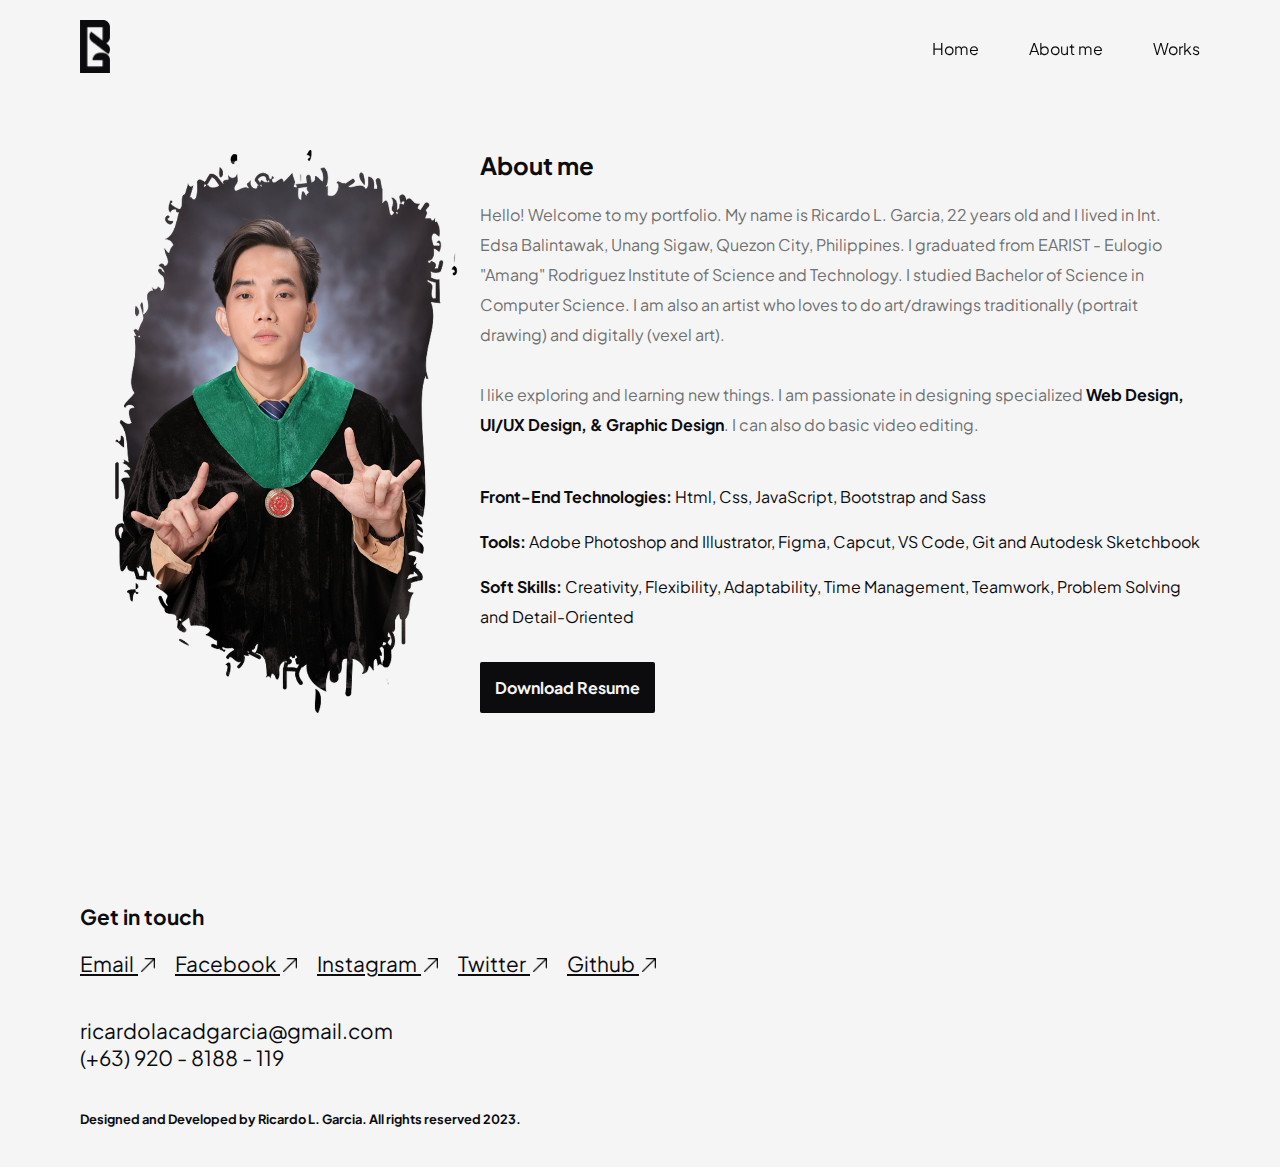
==== pages/about_me.html @ baba4ef9 "changes" ====
<!DOCTYPE html>
<html lang="en">

<head>
    <meta charset="UTF-8">
    <meta name="viewport" content="width=device-width, initial-scale=1.0">
    <link rel="shortcut icon" href="../assets/img/rlg_logo_black.png" type="image/x-icon">
    <link rel="stylesheet" href="../css/style.css">
    <link rel="stylesheet" href="../css/aos.css">
    <title>Ricardo L. Garcia - About me</title>
</head>

<body>


    <nav class="nav" id="nav">
        <div class="container">
            <div class="nav_content">
                <a href="../index.html" class="nav_logo_link"><img src="../assets/img/rlg_logo_black.png"
                        alt="rlg_logo_black" class="nav_logo_img"></a>
                <ul class="nav_menu">
                    <li class="nav_item"><a href="../index.html" class="nav_link">Home</a></li>
                    <li class="nav_item"><a href="./about_me.html" class="nav_link">About me</a></li>
                    <li class="nav_item"><a href="../index.html#works" class="nav_link">Works</a></li>
                </ul>
                <div class="hamburger_menu_btn">
                    <span class="hamburger_menu_btn_line"></span>
                    <span class="hamburger_menu_btn_line"></span>
                    <span class="hamburger_menu_btn_line"></span>
                </div>
            </div>
        </div>
    </nav>

    <section class="about_me" id="about_me">
        <div class="container">
            <div class="about_me_content">
                <img src="../assets/img/rlg_img.png" alt="rlg_img" class="about_me_img">
                <div class="about_me_text">
                    <h1 class="about_me_title">
                        About me
                    </h1>
                    <p class="about_me_p">
                        Hello! Welcome to my portfolio. My name is Ricardo L. Garcia, 22 years old and I lived in Int.
                        Edsa Balintawak, Unang Sigaw, Quezon City, Philippines.
                        I graduated from EARIST - Eulogio "Amang" Rodriguez Institute of Science and Technology. I
                        studied Bachelor of Science in Computer Science.
                        I am also an artist who loves to do art/drawings traditionally (portrait drawing) and digitally
                        (vexel art).
                        <br><br>
                        I like exploring and learning new things. I am passionate in designing specialized <span
                            class="highlight">Web
                            Design,
                            UI/UX Design, & Graphic Design</span>. I can also do basic video editing.
                    </p><br><br>
                    <div class="skills_and_tools">
                        <div class="front_end_tech">
                            <span class="highlight">Front-End Technologies:</span> Html, Css, JavaScript, Bootstrap and
                            Sass
                        </div>
                        <div class="tools">
                            <span class="highlight">Tools:</span> Adobe Photoshop and Illustrator, Figma, Capcut, VS
                            Code, Git and Autodesk Sketchbook
                        </div>
                        <div class="soft_skills">
                            <span class="highlight">Soft Skills:</span> Creativity, Flexibility, Adaptability, Time
                            Management, Teamwork, Problem Solving and Detail-Oriented
                        </div>
                    </div>
                    <a href="../assets/rlg_resume_2023.pdf" download="rlg_resume_2023" class="dl_resume_link">Download
                        Resume</a>
                </div>
            </div>
        </div>
    </section>

    <footer class="footer" id="footer">
        <div class="container">
            <div class="footer_content">
                <h1 class="footer_title">Get in touch</h1>
                <ul class="social_media_list">
                    <li class="social_media_item"><a href="mailto: ricardolacadgarcia@gmail.com" target="_blank"
                            class="social_media_link">Email <img src="../assets/img/up_right_arrow_icon.png"
                                alt="up_right_arrow_icon" class="up_right_arrow_icon"></a></li>
                    <li class="social_media_item"><a href="https://www.facebook.com/ricardolacadgarcia" target="_blank"
                            class="social_media_link">Facebook <img src="../assets/img/up_right_arrow_icon.png"
                                alt="up_right_arrow_icon" class="up_right_arrow_icon"></a></li>
                    <li class="social_media_item"><a href="https://www.instagram.com/ricardosgarcias" target="_blank"
                            class="social_media_link">Instagram <img src="../assets/img/up_right_arrow_icon.png"
                                alt="up_right_arrow_icon" class="up_right_arrow_icon"></a></li>
                    <li class="social_media_item"><a href="https://twitter.com/ricardosgarcias" target="_blank"
                            class="social_media_link">Twitter <img src="../assets/img/up_right_arrow_icon.png"
                                alt="up_right_arrow_icon" class="up_right_arrow_icon"></a></li>
                    <li class="social_media_item"><a href="https://github.com/constrlg" target="_blank"
                            class="social_media_link">Github <img src="../assets/img/up_right_arrow_icon.png"
                                alt="up_right_arrow_icon" class="up_right_arrow_icon"></a></li>
                </ul>
                <ul class="contact_list">
                    <li class="contact_item">ricardolacadgarcia@gmail.com</p>
                    <li class="contact_item">(+63) 920 - 8188 - 119</p>
                </ul>
                <p class="copy">Designed and Developed by Ricardo L. Garcia. All rights reserved 2023.</p>
            </div>
        </div>
    </footer>



    <script src="../js/main.js"></script>
    <script src="../js/aos.js"></script>
    <script>AOS.init();</script>
</body>

</html>
---- css/style.css ----
* {
  margin: 0;
  padding: 0;
  box-sizing: border-box;
}

:root {
  --color1: #0c0c0f;
  --color2: #f5f5f5;
  --color3: #707070;

  --text-large: 1.5rem;
  --text-medium: 1.3rem;
  --text-small: 1rem;

  --regular: 400;
  --bold: 700;
}

@font-face {
  font-family: plus_jakarta_sans;
  src: url("/assets/font/PlusJakartaSans_Regular.ttf") format("truetype");
  font-style: normal;
  font-weight: 400;
}

@font-face {
  font-family: plus_jakarta_sans;
  src: url("/assets/font/PlusJakartaSans_Bold.ttf") format("truetype");
  font-style: normal;
  font-weight: 700;
}

html {scroll-behavior: smooth;}
body {
  background-color: var(--color2);
  font-family: plus_jakarta_sans;
  font-weight: var(--regular);
  color: var(--color1);
}

ul {
  list-style: none;
}

a {
  text-decoration: none;
}

img {
  width: 100%;
}

hr {
  opacity: 30%;
}

.container {
  padding-inline: 80px;
}

.up_right_arrow_icon {
  max-width: 14px;
  margin-left: 3px;
}

.highlight {
  color: var(--color1);
  font-weight: var(--bold);
}

.view_work_link {
  color: var(--color1);
  font-size: var(--text-small);
  font-weight: var(--bold);
  margin-top: 10px;
  display: inline-block;
}
  
.see_more_link {
  color: var(--color1);
  font-size: var(--text-small);
  font-weight: var(--bold);
  margin-top: 20px;
  float: right;
}


/* NAV */
.nav {
  position: fixed;
  top: 0;
  width: 100%;
  z-index: 99;
  padding: 20px 0;
  transition-duration: 0.3s;
}

.nav.nav_active {
  border-bottom: 1px solid rgba(0, 0, 0, 0.1);
  background-color: var(--color2);
  padding: 10px 0;
}

.nav .nav_content {
  display: flex;
  align-items: center;
  justify-content: space-between;
}

.nav .nav_content .nav_logo_link .nav_logo_img {
  width: 30px;
}

.nav .nav_content .nav_menu {
  display: flex;
  gap: 50px;
}

.nav .nav_content .nav_menu .nav_item {
  position: relative;
}

.nav .nav_content .nav_menu .nav_item::before {
  content: "";
  width: 0;
  height: 1px;
  display: block;
  background-color: var(--color1);
  position: absolute;
  margin-top: 11px;
  transition-duration: 0.3s;
}

.nav .nav_content .nav_menu .nav_item:hover::before {
  width: 100%;
}

.nav .nav_content .nav_menu .nav_item .nav_link {
  color: var(--color1);
}

.nav .nav_content .hamburger_menu_btn {
  display: none;
}

/* HERO */
.hero {
  padding-top: 150px;
}

.hero .hero_content .hero_text {
  margin-bottom: 30px;
}

.hero .hero_content .hero_text .hero_title {
  font-size: var(--text-large);
  color: var(--color3);
  font-weight: var(--regular);
}

.hero .hero_content .hero_text .hero_title .know_more_link {
  text-decoration: underline;
  color: var(--color1);
}

.hero .hero_content .hero_text .hero_subtitle {
  font-size: var(--text-medium);
  margin-top: 15px;
}

.hero .hero_content .hero_text .mouse_container {
  display: flex;
  justify-content: end;
  margin-top: 30px;
}

.hero .hero_content .hero_text .mouse {
  width: 25px;
  height: 40px;
  border: 2px solid var(--color1);
  border-radius: 25px;
  display: flex;
  justify-content: center;
}

.hero .hero_content .hero_text .mouse .scroll {
  width: 2px;
  height: 8px;
  display: block;
  background-color: var(--color1);
  border-radius: 10px;
  margin-top: 5px;
  animation: scroll_animation 2s ease-in-out infinite;
}

@keyframes scroll_animation {
  0% {
    transform: translateY(0);
  }
  50% {
    transform: translateY(5px);
  }
  1000% {
    transform: translateY(0);
  }
}

/* WORKS */
.works {
  padding-block: 150px;
}

.works .works_content .works_list {
  display: grid;
  row-gap: 100px;
  max-width: 500px;
  margin-inline: auto;
}

.works
  .works_content
  .works_list
  .works_category
  .works_category_title {
  font-size: var(--text-medium);
}

.works
  .works_content
  .works_list
  .works_category
  .works_category_list
{
  margin-top: 20px;
}

/* WORK */
.work 
{
  padding-block: 150px;
}

.work .work_content .work_title 
{
  font-size: var(--text-medium);
}

.work .work_content .work_list 
{
  display: grid;
  grid-template-columns: repeat(3, 1fr);
  gap: 80px 20px;
  margin-top: 20px;
}

/* ABOUT ME */
.about_me {
  padding: 150px 0;
}
.about_me .about_me_content {
  display: flex;
  justify-content: center;
}

.about_me .about_me_content .about_me_img {
  max-width: 400px;
  margin-inline: auto;
}

.about_me .about_me_content .about_me_text .about_me_title {
  font-size: var(--text-large);
}

.about_me .about_me_content .about_me_text .about_me_p {
  margin-top: 20px;
  font-size: var(--text-small);
  line-height: 30px;
  color: var(--color3);
}

.about_me .about_me_content .about_me_text .skills_and_tools
.front_end_tech,
.tools,
.soft_skills {
  font-size: var(--text-small);
  line-height: 30px;
}

.about_me .about_me_content .about_me_text .skills_and_tools {
  display: flex;
  flex-direction: column;
  row-gap: 15px;
}

.about_me .about_me_content .about_me_text .dl_resume_link
{
  background-color: var(--color1);
  color: var(--color2);
  padding: 15px;
  display: inline-block;
  margin-top: 30px;
  border-radius: 2px;
  font-size: var(--text-small);
  font-weight: var(--bold);
}


/* FOOTER */
.footer {
  padding-block: 40px;
}

.footer .footer_content .footer_title {
  font-size: var(--text-medium);
}

.footer .footer_content .social_media_list {
  display: flex;
  flex-wrap: wrap;
  gap: 20px;
  margin-top: 20px;
}

.footer .footer_content .social_media_list .social_media_item {
  font-size: var(--text-medium);
  text-decoration: underline;
}

.footer
  .footer_content
  .social_media_list
  .social_media_item
  .social_media_link {
  color: var(--color1);
}

.footer .footer_content .contact_list {
  margin-top: 40px;
  font-size: var(--text-medium);
}


.footer .footer_content .copy {
  font-size: 0.8rem;
  margin-top: 40px;
  font-weight: var(--bold);
}


/* MOBILE */
@media screen and (max-width: 768px) {
  .container {
    padding-inline: 20px;
  }

  .nav .nav_content .nav_menu {
    position: fixed;
    background-color: var(--color2);
    top: 0;
    right: 0;
    bottom: 0;
    left: 0;
    display: none;
    flex-direction: column;
    justify-content: center;
    align-items: center;
  }

  .nav .nav_content .nav_menu.nav_menu_active {
    display: flex;
  }

  .nav .nav_content .hamburger_menu_btn {
    display: flex;
    flex-direction: column;
    row-gap: 8px;
    z-index: 999;
  }

  .nav .nav_content .hamburger_menu_btn_line {
    width: 40px;
    height: 2px;
    background-color: var(--color1);
    display: block;
    transition-duration: 0.3s;
    position: relative;
  }

  .nav
    .nav_content
    .hamburger_menu_btn.hamburger_menu_btn_active
    > .hamburger_menu_btn_line:first-child {
      transform: rotate(45deg);
      position: absolute;
  }

  .nav
    .nav_content
    .hamburger_menu_btn.hamburger_menu_btn_active
    > .hamburger_menu_btn_line:nth-child(2) {
      opacity: 0;
  }

  .nav
    .nav_content
    .hamburger_menu_btn.hamburger_menu_btn_active
    > .hamburger_menu_btn_line:last-child {
    transform: rotate(-45deg);
    position: absolute;
  }

  .work
    .work_content
    .work_list {
    grid-template-columns: 1fr;
  }

  .about_me .about_me_content {
    flex-direction: column;
  }
  
  .footer .footer_content .contact_list {
    font-size: var(--text-small);
  }
}
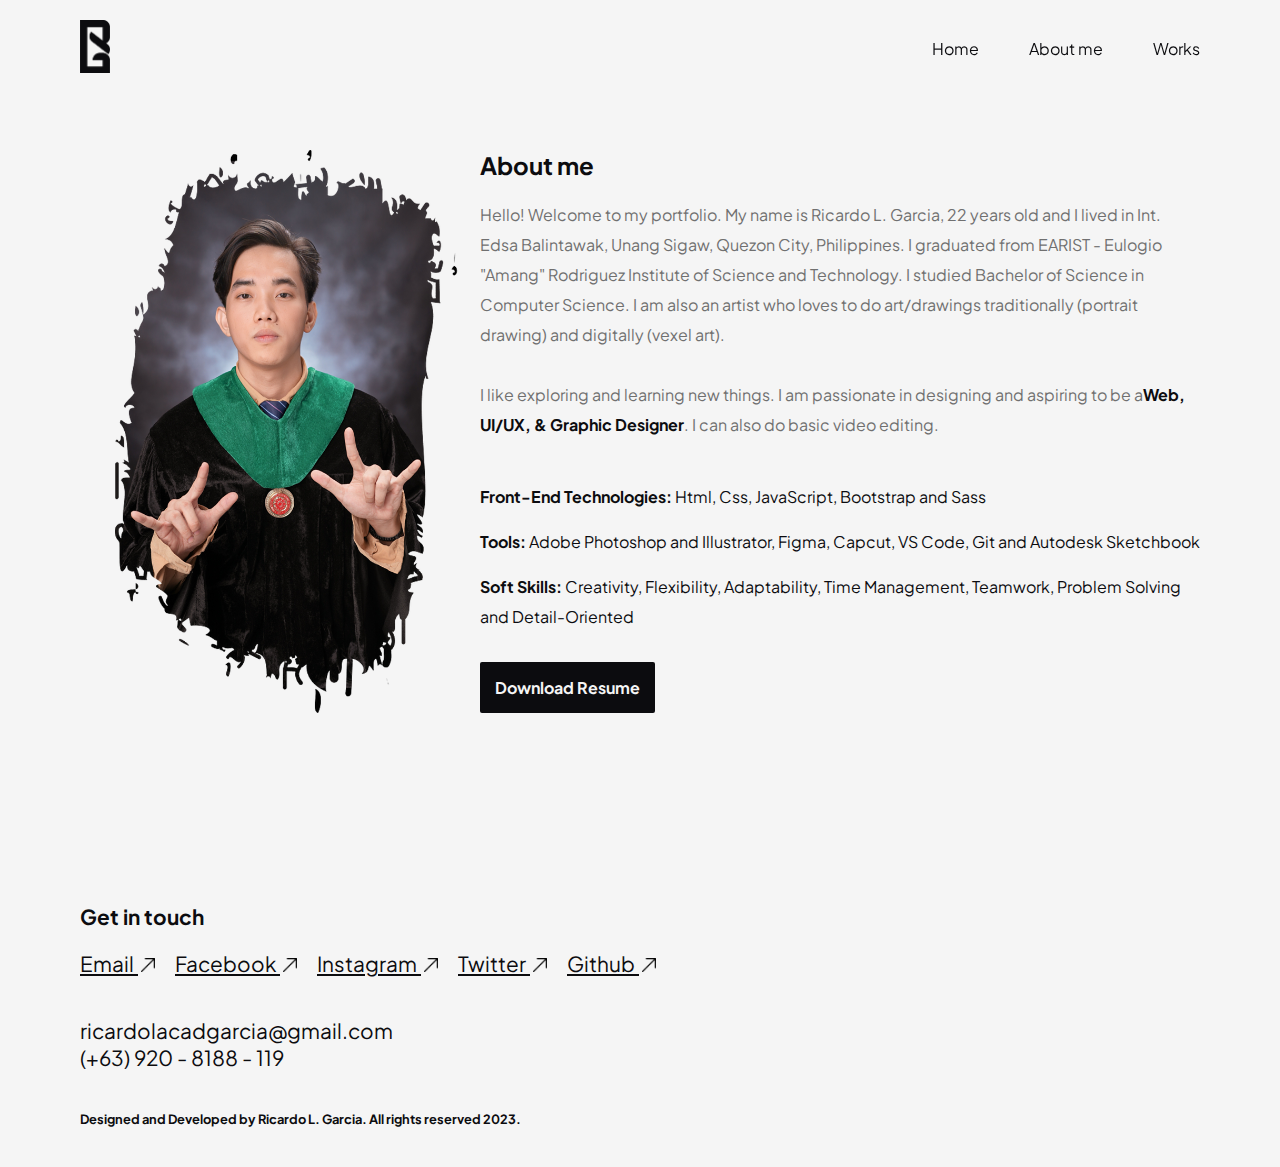
==== commit 165708b6: "Update about_me.html" ====
--- a/pages/about_me.html
+++ b/pages/about_me.html
@@ -48,10 +48,8 @@
                         I am also an artist who loves to do art/drawings traditionally (portrait drawing) and digitally
                         (vexel art).
                         <br><br>
-                        I like exploring and learning new things. I am passionate in designing specialized <span
-                            class="highlight">Web
-                            Design,
-                            UI/UX Design, & Graphic Design</span>. I can also do basic video editing.
+                        I like exploring and learning new things. I am passionate in designing and aspiring to be a<span
+                            class="highlight">Web, UI/UX, & Graphic Designer</span>. I can also do basic video editing.
                     </p><br><br>
                     <div class="skills_and_tools">
                         <div class="front_end_tech">
@@ -111,4 +109,4 @@
     <script>AOS.init();</script>
 </body>
 
-</html>+</html>
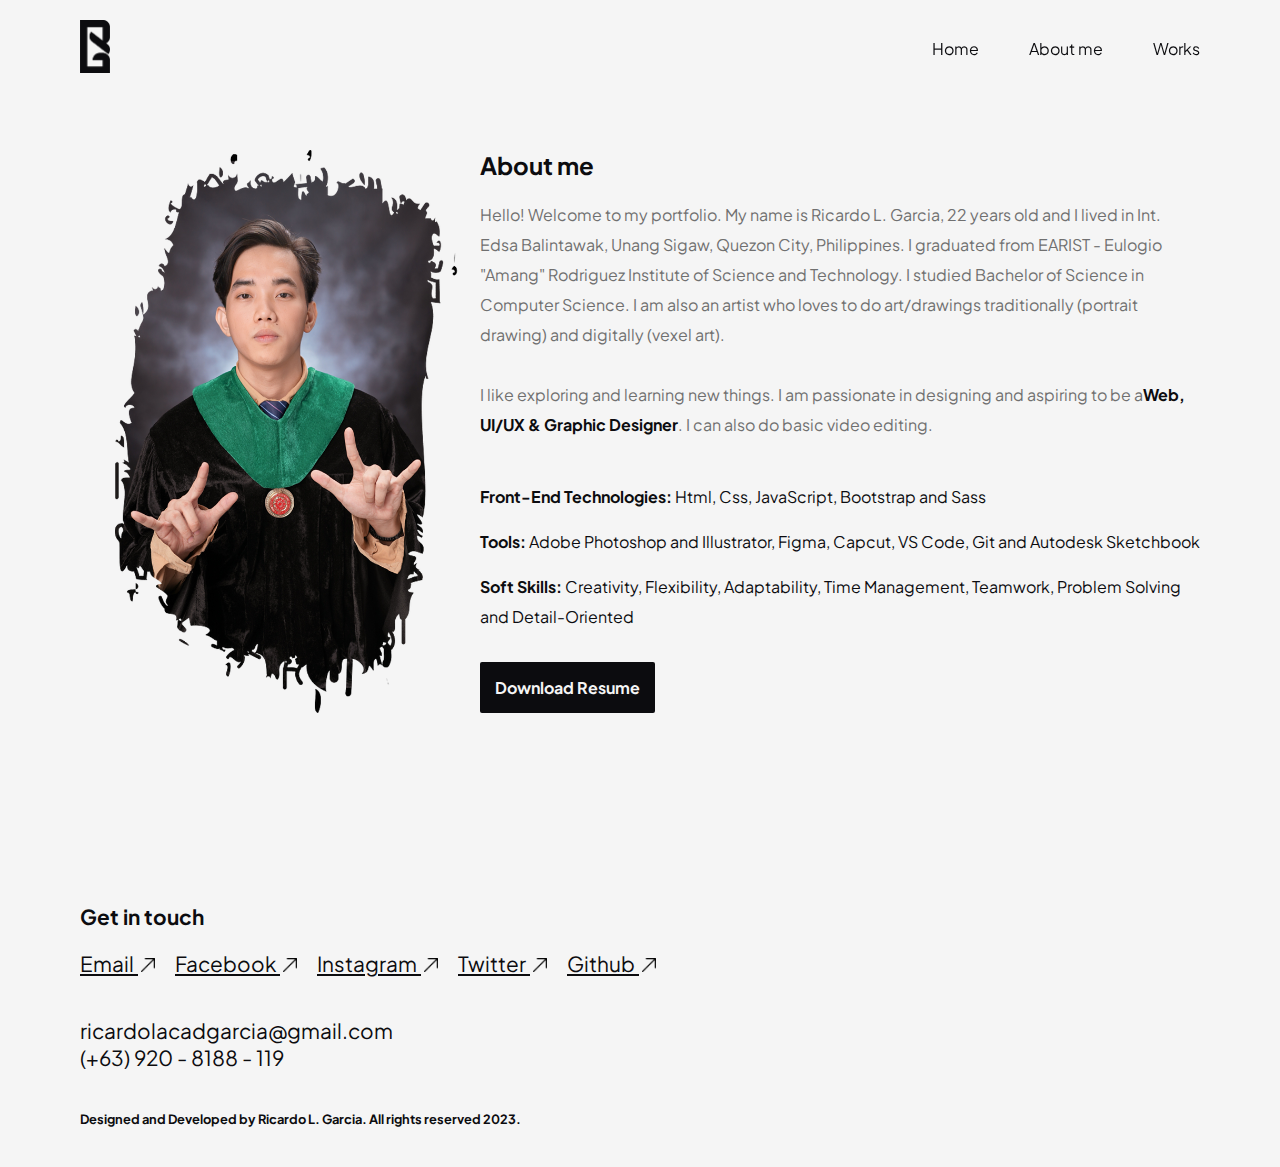
==== commit 6579fc39: "Update about_me.html" ====
--- a/pages/about_me.html
+++ b/pages/about_me.html
@@ -49,7 +49,7 @@
                         (vexel art).
                         <br><br>
                         I like exploring and learning new things. I am passionate in designing and aspiring to be a<span
-                            class="highlight">Web, UI/UX, & Graphic Designer</span>. I can also do basic video editing.
+                            class="highlight">Web, UI/UX & Graphic Designer</span>. I can also do basic video editing.
                     </p><br><br>
                     <div class="skills_and_tools">
                         <div class="front_end_tech">
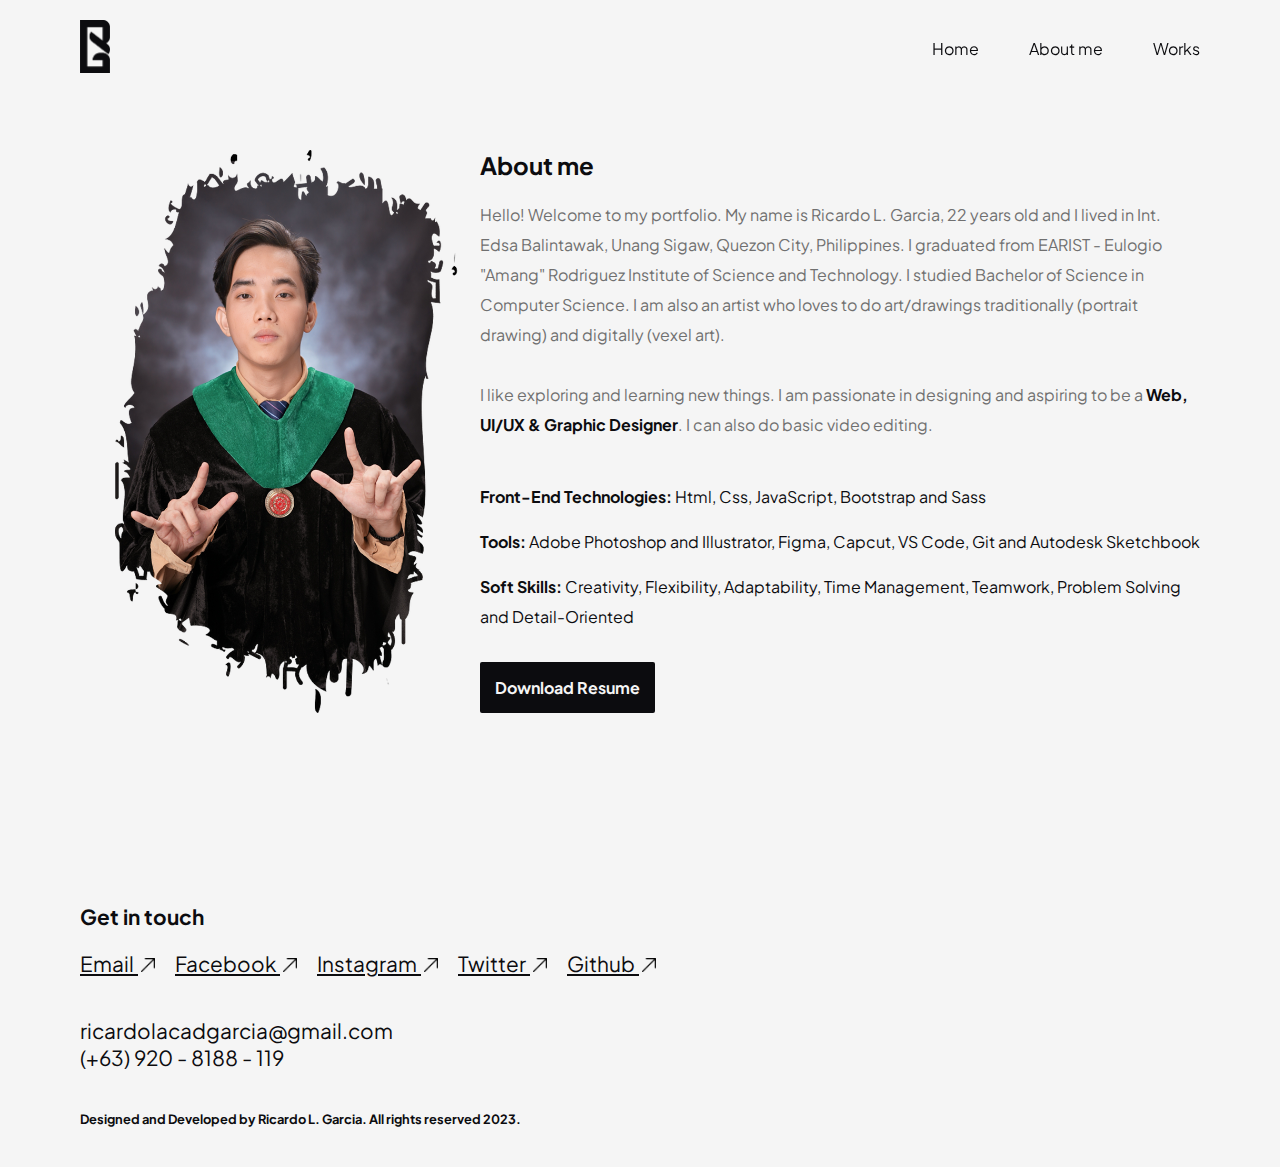
==== commit cb9cdf5b: "Update about_me.html" ====
--- a/pages/about_me.html
+++ b/pages/about_me.html
@@ -48,7 +48,7 @@
                         I am also an artist who loves to do art/drawings traditionally (portrait drawing) and digitally
                         (vexel art).
                         <br><br>
-                        I like exploring and learning new things. I am passionate in designing and aspiring to be a<span
+                        I like exploring and learning new things. I am passionate in designing and aspiring to be a <span
                             class="highlight">Web, UI/UX & Graphic Designer</span>. I can also do basic video editing.
                     </p><br><br>
                     <div class="skills_and_tools">
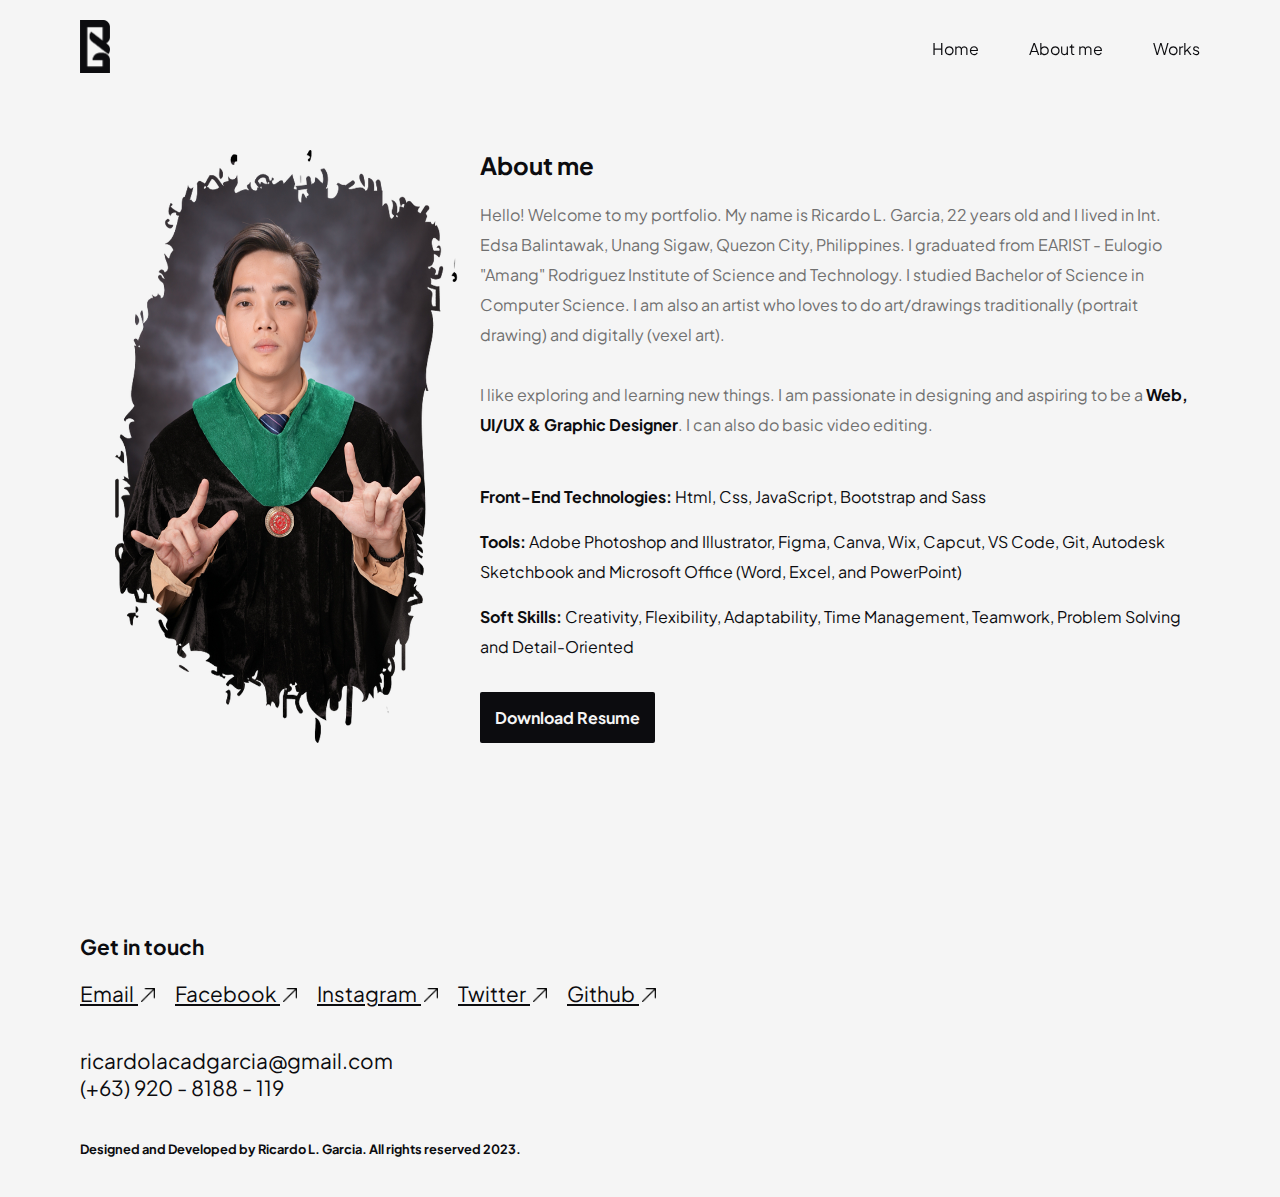
==== commit 618b8f07: "Update about_me.html" ====
--- a/pages/about_me.html
+++ b/pages/about_me.html
@@ -57,15 +57,15 @@
                             Sass
                         </div>
                         <div class="tools">
-                            <span class="highlight">Tools:</span> Adobe Photoshop and Illustrator, Figma, Capcut, VS
-                            Code, Git and Autodesk Sketchbook
+                            <span class="highlight">Tools:</span> Adobe Photoshop and Illustrator, Figma, Canva, Wix, Capcut, VS Code, Git, Autodesk Sketchbook and Microsoft
+Office (Word, Excel, and PowerPoint)
                         </div>
                         <div class="soft_skills">
                             <span class="highlight">Soft Skills:</span> Creativity, Flexibility, Adaptability, Time
                             Management, Teamwork, Problem Solving and Detail-Oriented
                         </div>
                     </div>
-                    <a href="../assets/rlg_resume_2023.pdf" download="rlg_resume_2023" class="dl_resume_link">Download
+                    <a href="../assets/rlg_resume.pdf" download="rlg_resume" class="dl_resume_link">Download
                         Resume</a>
                 </div>
             </div>
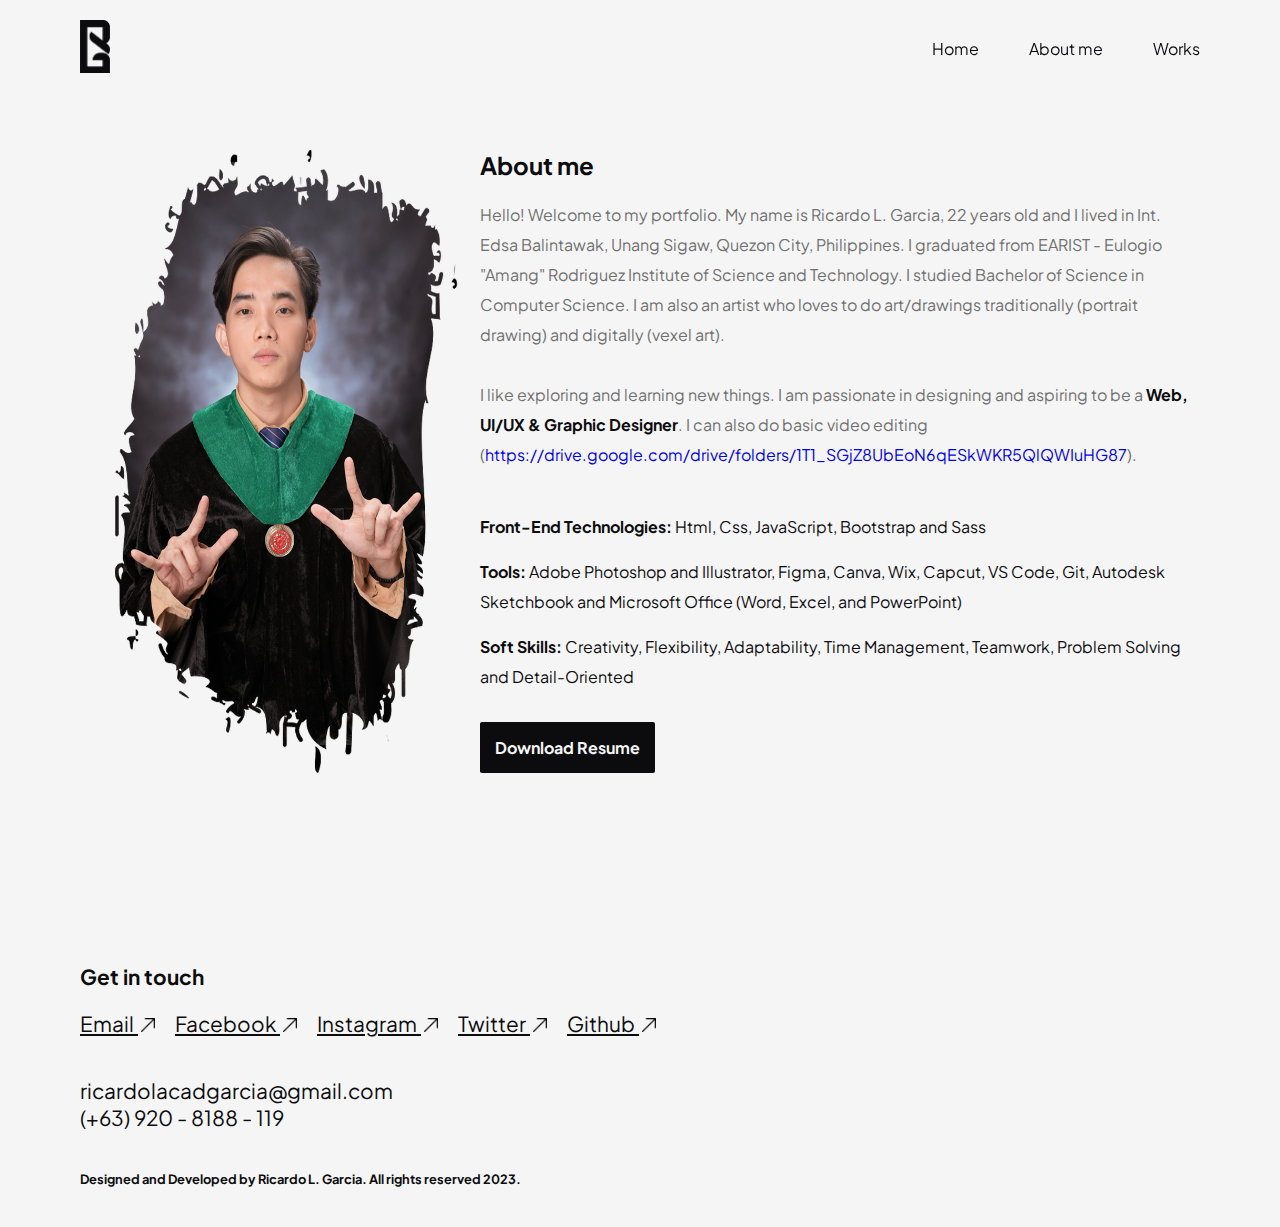
==== commit 6fc390fd: "Update about_me.html" ====
--- a/pages/about_me.html
+++ b/pages/about_me.html
@@ -49,7 +49,7 @@
                         (vexel art).
                         <br><br>
                         I like exploring and learning new things. I am passionate in designing and aspiring to be a <span
-                            class="highlight">Web, UI/UX & Graphic Designer</span>. I can also do basic video editing.
+                            class="highlight">Web, UI/UX & Graphic Designer</span>. I can also do basic video editing (<a href="https://drive.google.com/drive/folders/1T1_SGjZ8UbEoN6qESkWKR5QlQWIuHG87">https://drive.google.com/drive/folders/1T1_SGjZ8UbEoN6qESkWKR5QlQWIuHG87</a>).
                     </p><br><br>
                     <div class="skills_and_tools">
                         <div class="front_end_tech">
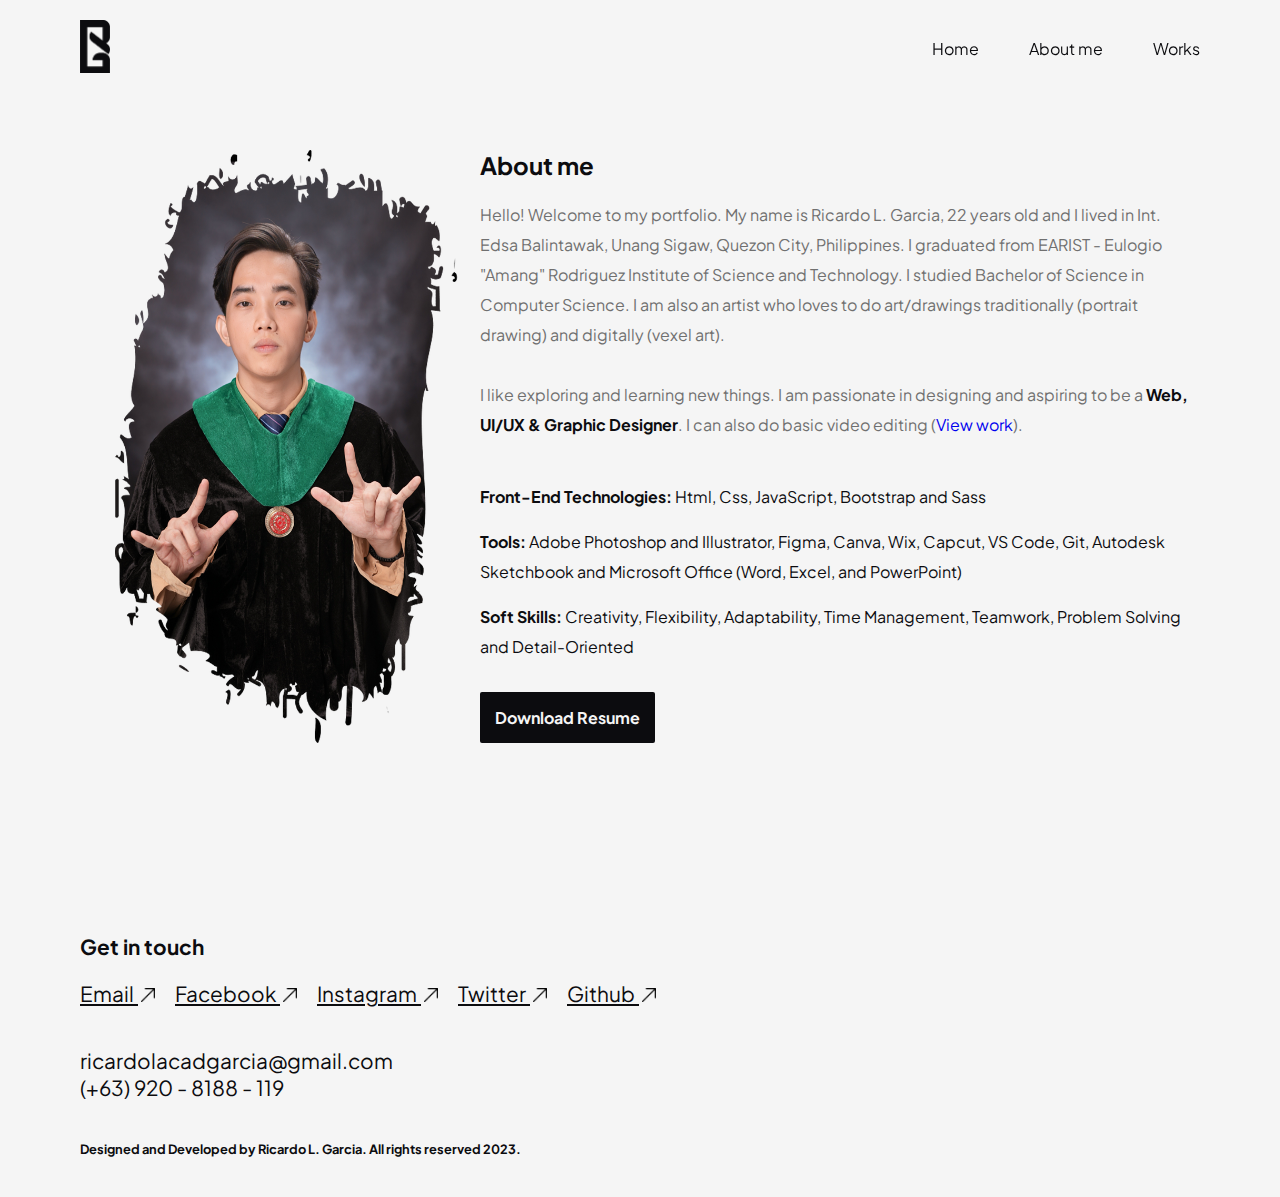
==== commit 85cfd4b4: "Update about_me.html" ====
--- a/pages/about_me.html
+++ b/pages/about_me.html
@@ -49,7 +49,7 @@
                         (vexel art).
                         <br><br>
                         I like exploring and learning new things. I am passionate in designing and aspiring to be a <span
-                            class="highlight">Web, UI/UX & Graphic Designer</span>. I can also do basic video editing (<a href="https://drive.google.com/drive/folders/1T1_SGjZ8UbEoN6qESkWKR5QlQWIuHG87">https://drive.google.com/drive/folders/1T1_SGjZ8UbEoN6qESkWKR5QlQWIuHG87</a>).
+                            class="highlight">Web, UI/UX & Graphic Designer</span>. I can also do basic video editing (<a href="https://drive.google.com/drive/folders/1T1_SGjZ8UbEoN6qESkWKR5QlQWIuHG87">View work</a>).
                     </p><br><br>
                     <div class="skills_and_tools">
                         <div class="front_end_tech">
